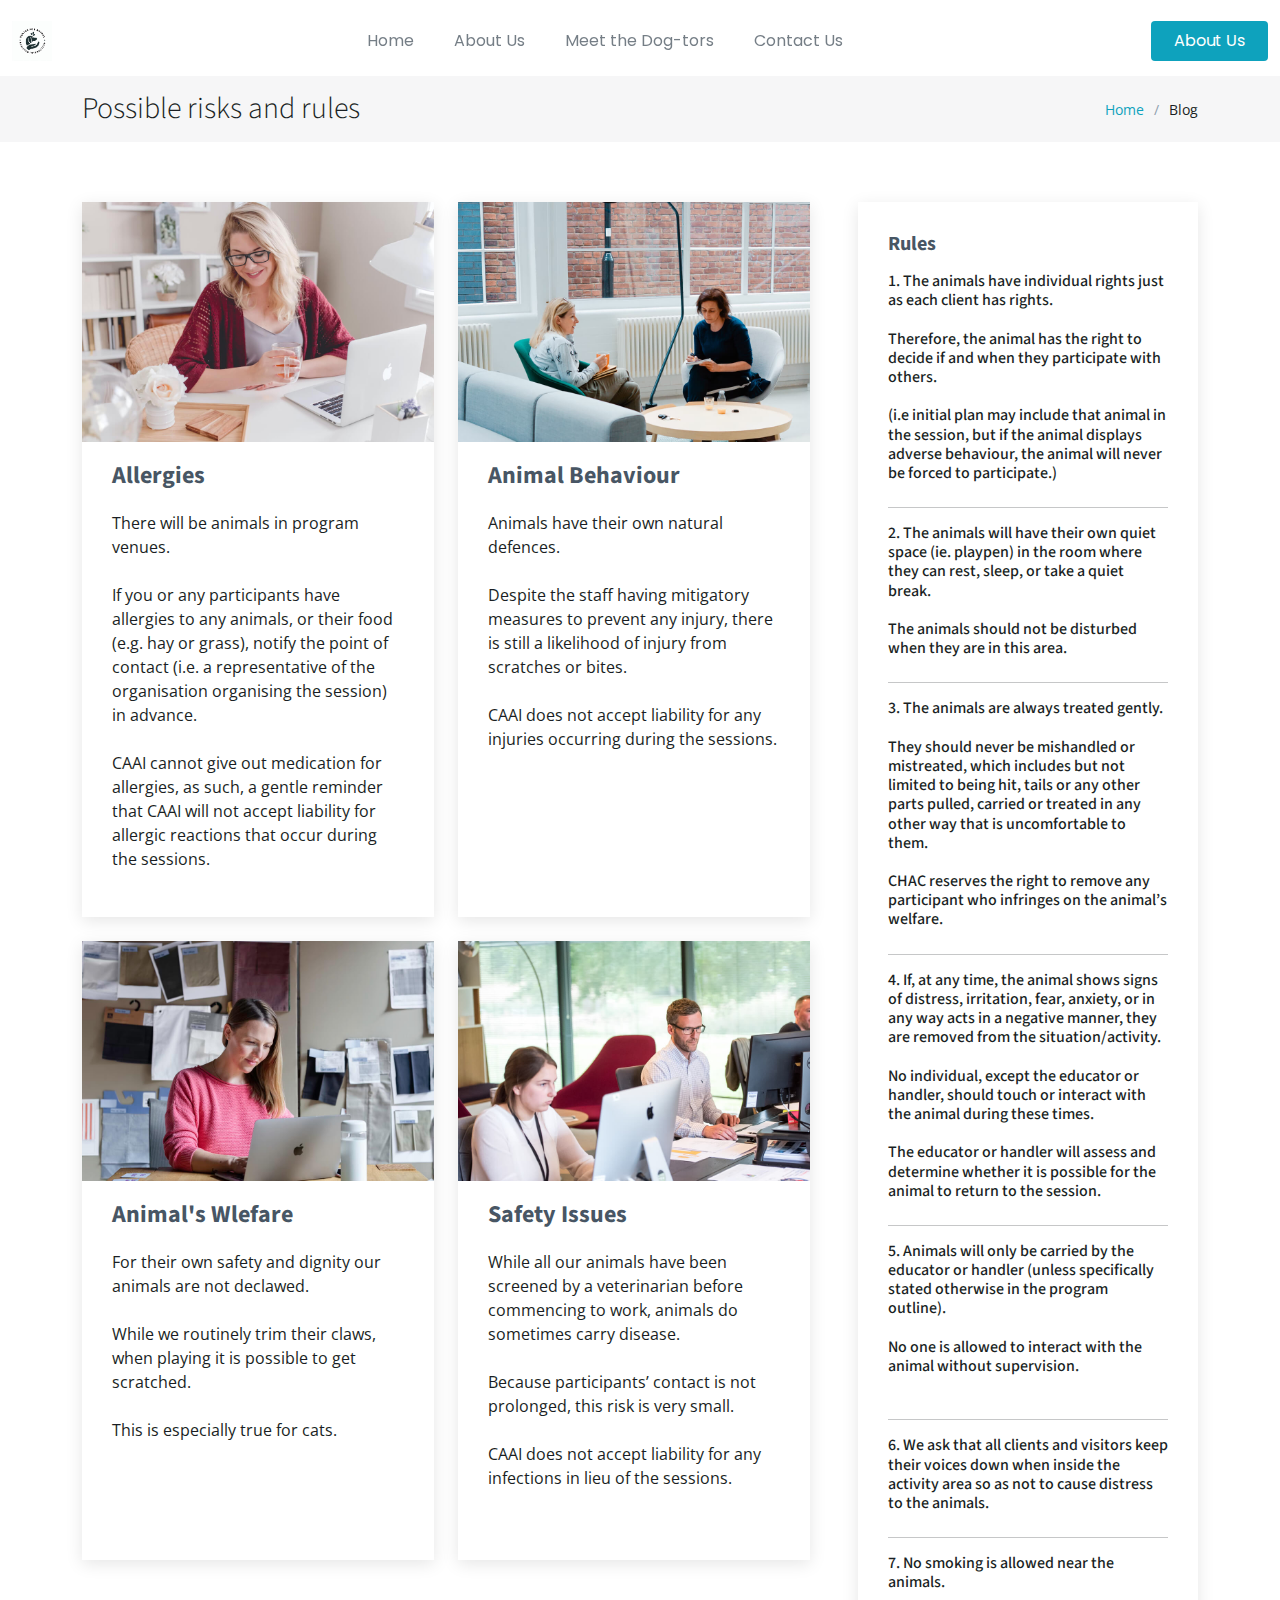
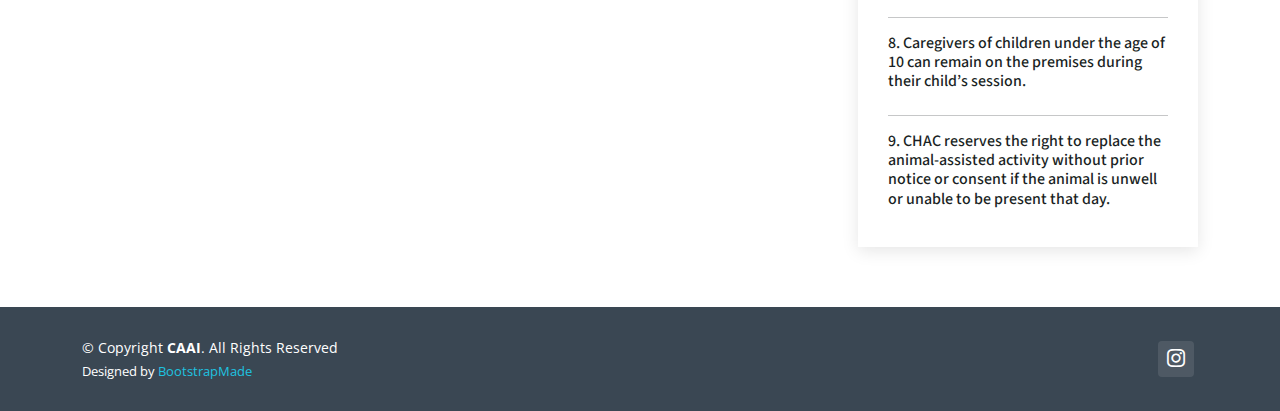
==== Fancy.html @ 5f61e239 "edited" ====
<!DOCTYPE html>
<html lang="en">

<head>
  <meta charset="utf-8">
  <meta content="width=device-width, initial-scale=1.0" name="viewport">

  <title>Blog - HeroBiz Bootstrap Template</title>
  <meta content="" name="description">
  <meta content="" name="keywords">

  <!-- Favicons -->
  <link href="assets/img/favicon.png" rel="icon">
  <link href="assets/img/apple-touch-icon.png" rel="apple-touch-icon">

  <!-- Google Fonts -->
  <link rel="preconnect" href="https://fonts.googleapis.com">
  <link rel="preconnect" href="https://fonts.gstatic.com" crossorigin>
  <link href="https://fonts.googleapis.com/css2?family=Open+Sans:ital,wght@0,300;0,400;0,500;0,600;0,700;1,300;1,400;1,500;1,600;1,700&family=Poppins:ital,wght@0,300;0,400;0,500;0,600;0,700;1,300;1,400;1,500;1,600;1,700&family=Source+Sans+Pro:ital,wght@0,300;0,400;0,600;0,700;1,300;1,400;1,600;1,700&display=swap" rel="stylesheet">

  <!-- Vendor CSS Files -->
  <link href="assets/vendor/bootstrap/css/bootstrap.min.css" rel="stylesheet">
  <link href="assets/vendor/bootstrap-icons/bootstrap-icons.css" rel="stylesheet">
  <link href="assets/vendor/aos/aos.css" rel="stylesheet">
  <link href="assets/vendor/glightbox/css/glightbox.min.css" rel="stylesheet">
  <link href="assets/vendor/swiper/swiper-bundle.min.css" rel="stylesheet">

  <!-- Variables CSS Files. Uncomment your preferred color scheme -->
  <link href="assets/css/variables.css" rel="stylesheet">
  <!-- <link href="assets/css/variables-blue.css" rel="stylesheet"> -->
  <!-- <link href="assets/css/variables-green.css" rel="stylesheet"> -->
  <!-- <link href="assets/css/variables-orange.css" rel="stylesheet"> -->
  <!-- <link href="assets/css/variables-purple.css" rel="stylesheet"> -->
  <!-- <link href="assets/css/variables-red.css" rel="stylesheet"> -->
  <!-- <link href="assets/css/variables-pink.css" rel="stylesheet"> -->

  <!-- Template Main CSS File -->
  <link href="assets/css/main.css" rel="stylesheet">

  <!-- =======================================================
  * Template Name: HeroBiz
  * Updated: Sep 18 2023 with Bootstrap v5.3.2
  * Template URL: https://bootstrapmade.com/herobiz-bootstrap-business-template/
  * Author: BootstrapMade.com
  * License: https://bootstrapmade.com/license/
  ======================================================== -->
</head>

<body>

  <!-- ======= Header ======= -->
  <header id="header" class="header fixed-top" data-scrollto-offset="0">
    <div class="container-fluid d-flex align-items-center justify-content-between">

      <a href="index.html" class="logo d-flex align-items-center scrollto me-auto me-lg-0">

        <!-- <h1 style="color: rgb(122, 121, 121)!important;">CAAI<span>.</span></h1> -->
        <img src="./assets/img/favicon.png" alt="" class="img-fluid" style="width: 40px; height: 60px;">

      </a>

      <nav id="navbar" class="navbar">
        <ul>


          <li><a class="nav-link scrollto"  href="index.html#cta">Home</a></li>
          <li><a class="nav-link scrollto"  href="index.html#about">About Us</a></li>
          <li><a class="nav-link scrollto"  href="index.html#team">Meet the Dog-tors</a></li>
          <li><a class="nav-link scrollto"  href="index.html#contact">Contact Us</a></li>
          
        </ul>
        <i class="bi bi-list mobile-nav-toggle d-none"></i>
      </nav><!-- .navbar -->

      <a class="btn-getstarted scrollto" href="index.html#about">About Us</a>

    </div>
  </header><!-- End Header -->

  <main id="main">

    <!-- ======= Breadcrumbs ======= -->
    <div class="breadcrumbs">
      <div class="container">

        <div class="d-flex justify-content-between align-items-center">
          <h2>Possible risks and rules</h2>
          <ol>
            <li><a href="index.html">Home</a></li>
            <li>Blog</li>
          </ol>
        </div>

      </div>
    </div><!-- End Breadcrumbs -->

    <!-- ======= Blog Section ======= -->
    <section id="blog" class="blog">
      <div class="container" data-aos="fade-up">

        <div class="row g-5">

          <div class="col-lg-8">

            <div class="row gy-4 posts-list">

              <div class="col-lg-6">
                <article class="d-flex flex-column">

                  <div class="post-img">
                    <img src="assets/img/blog/blog-1.jpg" alt="" class="img-fluid">
                  </div>

                  <h2 class="title">
                    <a href="blog-details.html">Allergies</a>
                  </h2>

                  <div class="content">
                    <p>
                      There will be animals in program venues. <br><br>
                      If you or any participants have allergies to any animals, or their food (e.g. hay or grass), 
                      notify the point of contact (i.e. a representative of the organisation organising the session) in advance. <br><br>
                      CAAI cannot give out medication for allergies, as such, a gentle reminder that CAAI will not accept liability for allergic reactions that occur during the sessions.
                    </p>
                  </div>

                </article>
              </div><!-- End post list item -->

              <div class="col-lg-6">
                <article class="d-flex flex-column">

                  <div class="post-img">
                    <img src="assets/img/blog/blog-2.jpg" alt="" class="img-fluid">
                  </div>

                  <h2 class="title">
                    <a href="blog-details.html">Animal Behaviour</a>
                  </h2>

                  <div class="content">
                    <p>
                      Animals have their own natural defences. <br><br>
                      Despite the staff having mitigatory measures to prevent any injury, there is still a likelihood of injury from scratches or bites.<br><br>
                      CAAI does not accept liability for any injuries occurring during the sessions.<br><br>
                    </p>
                  </div>

                </article>
              </div><!-- End post list item -->

              <div class="col-lg-6">
                <article class="d-flex flex-column">

                  <div class="post-img">
                    <img src="assets/img/blog/blog-3.jpg" alt="" class="img-fluid">
                  </div>

                  <h2 class="title">
                    <a href="blog-details.html">Animal's Wlefare</a>
                  </h2>


                  <div class="content">
                    <p>
                      For their own safety and dignity our animals are not declawed. <br><br>
                      While we routinely trim their claws, when playing it is possible to get scratched. <br><br>
                      This is especially true for cats.<br><br>
                    </p>
                  </div>

                </article>
              </div><!-- End post list item -->

              <div class="col-lg-6">
                <article class="d-flex flex-column">

                  <div class="post-img">
                    <img src="assets/img/blog/blog-4.jpg" alt="" class="img-fluid">
                  </div>

                  <h2 class="title">
                    <a href="blog-details.html">Safety Issues</a>
                  </h2>

                  <div class="content">
                    <p>
                      While all our animals have been screened by a veterinarian before commencing to work, animals do sometimes carry disease. <br><br>
                      Because participants’ contact is not prolonged, this risk is very small. <br><br>
                      CAAI does not accept liability for any infections in lieu of the sessions. <br><br> 
                    </p>
                  </div>

                </article>
              </div><!-- End post list item -->

            </div><!-- End blog posts list -->

          </div>

          <div class="col-lg-4">

            <div class="sidebar">

              <div class="sidebar-item recent-posts">
                <h3 class="sidebar-title">Rules</h3>

                <div class="mt-3">

                  <div class="post-item mt-3">
                    <h6>
                      1. The animals have individual rights just as each client has rights. <br><br>
                      Therefore, the animal has the right to decide if and when they participate with others. <br><br>
                      (i.e initial plan may include that animal in the session, but if the animal displays adverse behaviour, the animal will never be forced to participate.)<br>
                    </h6>
                  </div><!-- End recent post item-->
                  <hr>

                  <div class="post-item">
                    <h6>                      
                      2. The animals will have their own quiet space (ie. playpen) in the room where they can rest, sleep, or take a quiet break. <br><br>
                      The animals should not be disturbed when they are in this area.
                    </h6>
                  </div><!-- End recent post item-->
                  <hr>
                  <div class="post-item">
                    <h6>
                      3. The animals are always treated gently. <br><br>
                      They should never be mishandled or mistreated, which includes but not limited to being hit, tails or any other parts pulled, carried or treated in any other way that is uncomfortable to them. <br><br>
                      CHAC reserves the right to remove any participant who infringes on the animal’s welfare.
                    </h6>
                  </div><!-- End recent post item-->
                  <hr>
                  <div class="post-item">
                    <h6>
                      4. If, at any time, the animal shows signs of distress, irritation, fear, anxiety, or in any way acts in a negative manner, they are removed from the situation/activity. <br><br>
                      No individual, except the educator or handler, should touch or interact with the animal during these times. <br><br>
                      The educator or handler will assess and determine whether it is possible for the animal to return to the session.
                    </h6>
                  </div><!-- End recent post item-->
                  <hr>

                  <div class="post-item">
                    <h6>
                      5. Animals will only be carried by the educator or handler (unless specifically stated otherwise in the program outline). <br><br>
                      No one is allowed to interact with the animal without supervision. <br><br>
                    </h6>
                  </div><!-- End recent post item-->
                  <hr>

                  <div class="post-item">
                    <h6>
                      6. We ask that all clients and visitors keep their voices down when inside the activity area so as not to cause distress to the animals.
                    </h6>
                  </div><!-- End recent post item-->
                  <hr>

                  <div class="post-item">
                    <h6>
                      7. No smoking is allowed near the animals. 
                    </h6>
                  </div><!-- End recent post item-->
                  <hr>

                  <div class="post-item">
                    <h6>
                      8. Caregivers of children under the age of 10 can remain on the premises during their child’s session.
                    </h6>
                  </div><!-- End recent post item-->
                  <hr>

                  <div class="post-item">
                    <h6>
                      9. CHAC reserves the right to replace the animal-assisted activity without prior notice or consent if the animal is unwell or unable to be present that day.
                    </h6>
                  </div><!-- End recent post item-->

                </div>

              </div><!-- End sidebar recent posts-->

            </div><!-- End Blog Sidebar -->

          </div>

        </div>

      </div>
    </section><!-- End Blog Section -->

  </main><!-- End #main -->

  <!-- ======= Footer ======= -->
  <footer id="footer" class="footer">

   

    <div class="footer-legal text-center">
      <div class="container d-flex flex-column flex-lg-row justify-content-center justify-content-lg-between align-items-center">

        <div class="d-flex flex-column align-items-center align-items-lg-start">
          <div class="copyright">
            &copy; Copyright <strong><span>CAAI</span></strong>. All Rights Reserved
          </div>
          <div class="credits">
            Designed by <a href="https://bootstrapmade.com/">BootstrapMade</a>
          </div>
        </div>

        <div class="social-links order-first order-lg-last mb-3 mb-lg-0">
    
          <a href="#" class="instagram"><i class="bi bi-instagram"></i></a>

        </div>

      </div>
    </div>

  </footer><!-- End Footer -->

  <a href="#" class="scroll-top d-flex align-items-center justify-content-center"><i class="bi bi-arrow-up-short"></i></a>

  <div id="preloader"></div>

  <!-- Vendor JS Files -->
  <script src="assets/vendor/bootstrap/js/bootstrap.bundle.min.js"></script>
  <script src="assets/vendor/aos/aos.js"></script>
  <script src="assets/vendor/glightbox/js/glightbox.min.js"></script>
  <script src="assets/vendor/isotope-layout/isotope.pkgd.min.js"></script>
  <script src="assets/vendor/swiper/swiper-bundle.min.js"></script>
  <script src="assets/vendor/php-email-form/validate.js"></script>

  <!-- Template Main JS File -->
  <script src="assets/js/main.js"></script>

</body>

</html>
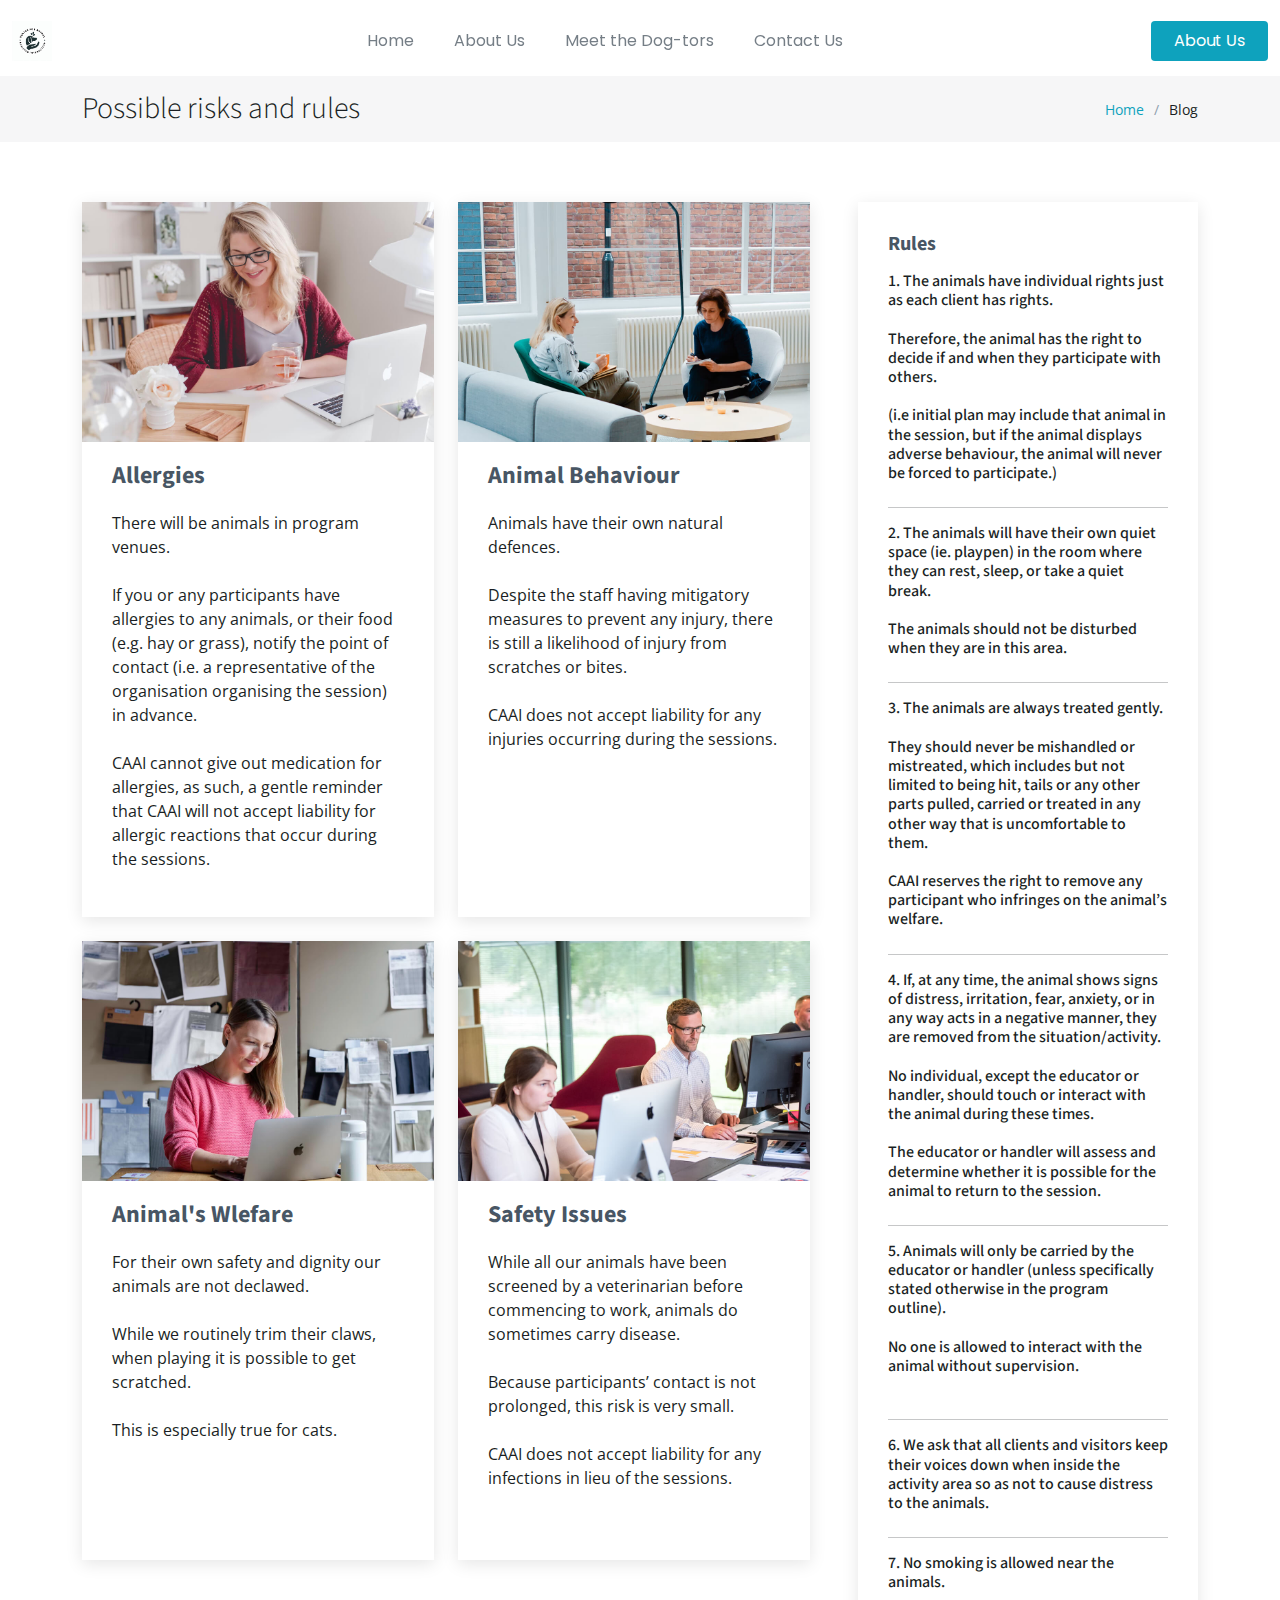
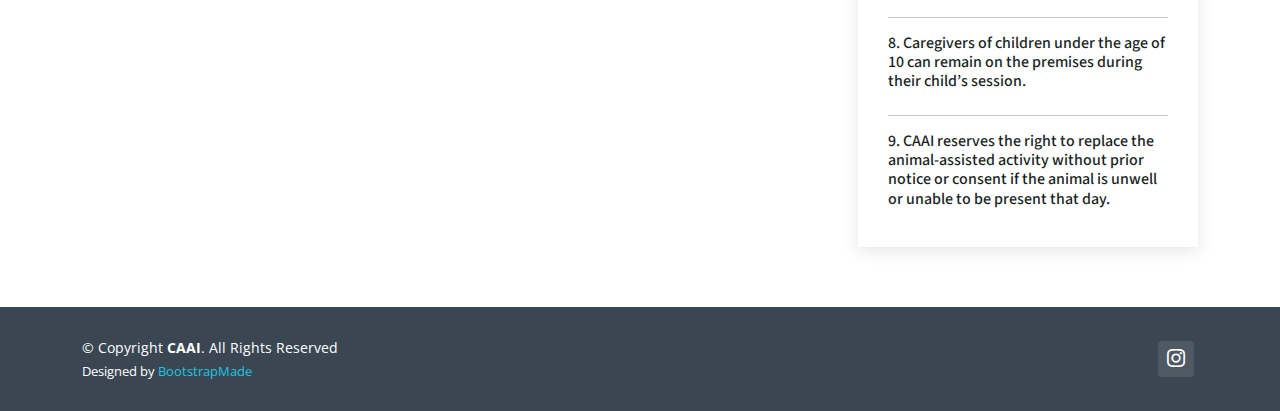
==== commit f8743567: "update" ====
--- a/Fancy.html
+++ b/Fancy.html
@@ -227,7 +227,7 @@
                     <h6>
                       3. The animals are always treated gently. <br><br>
                       They should never be mishandled or mistreated, which includes but not limited to being hit, tails or any other parts pulled, carried or treated in any other way that is uncomfortable to them. <br><br>
-                      CHAC reserves the right to remove any participant who infringes on the animal’s welfare.
+                      CAAI reserves the right to remove any participant who infringes on the animal’s welfare.
                     </h6>
                   </div><!-- End recent post item-->
                   <hr>
@@ -271,7 +271,7 @@
 
                   <div class="post-item">
                     <h6>
-                      9. CHAC reserves the right to replace the animal-assisted activity without prior notice or consent if the animal is unwell or unable to be present that day.
+                      9. CAAI reserves the right to replace the animal-assisted activity without prior notice or consent if the animal is unwell or unable to be present that day.
                     </h6>
                   </div><!-- End recent post item-->
 
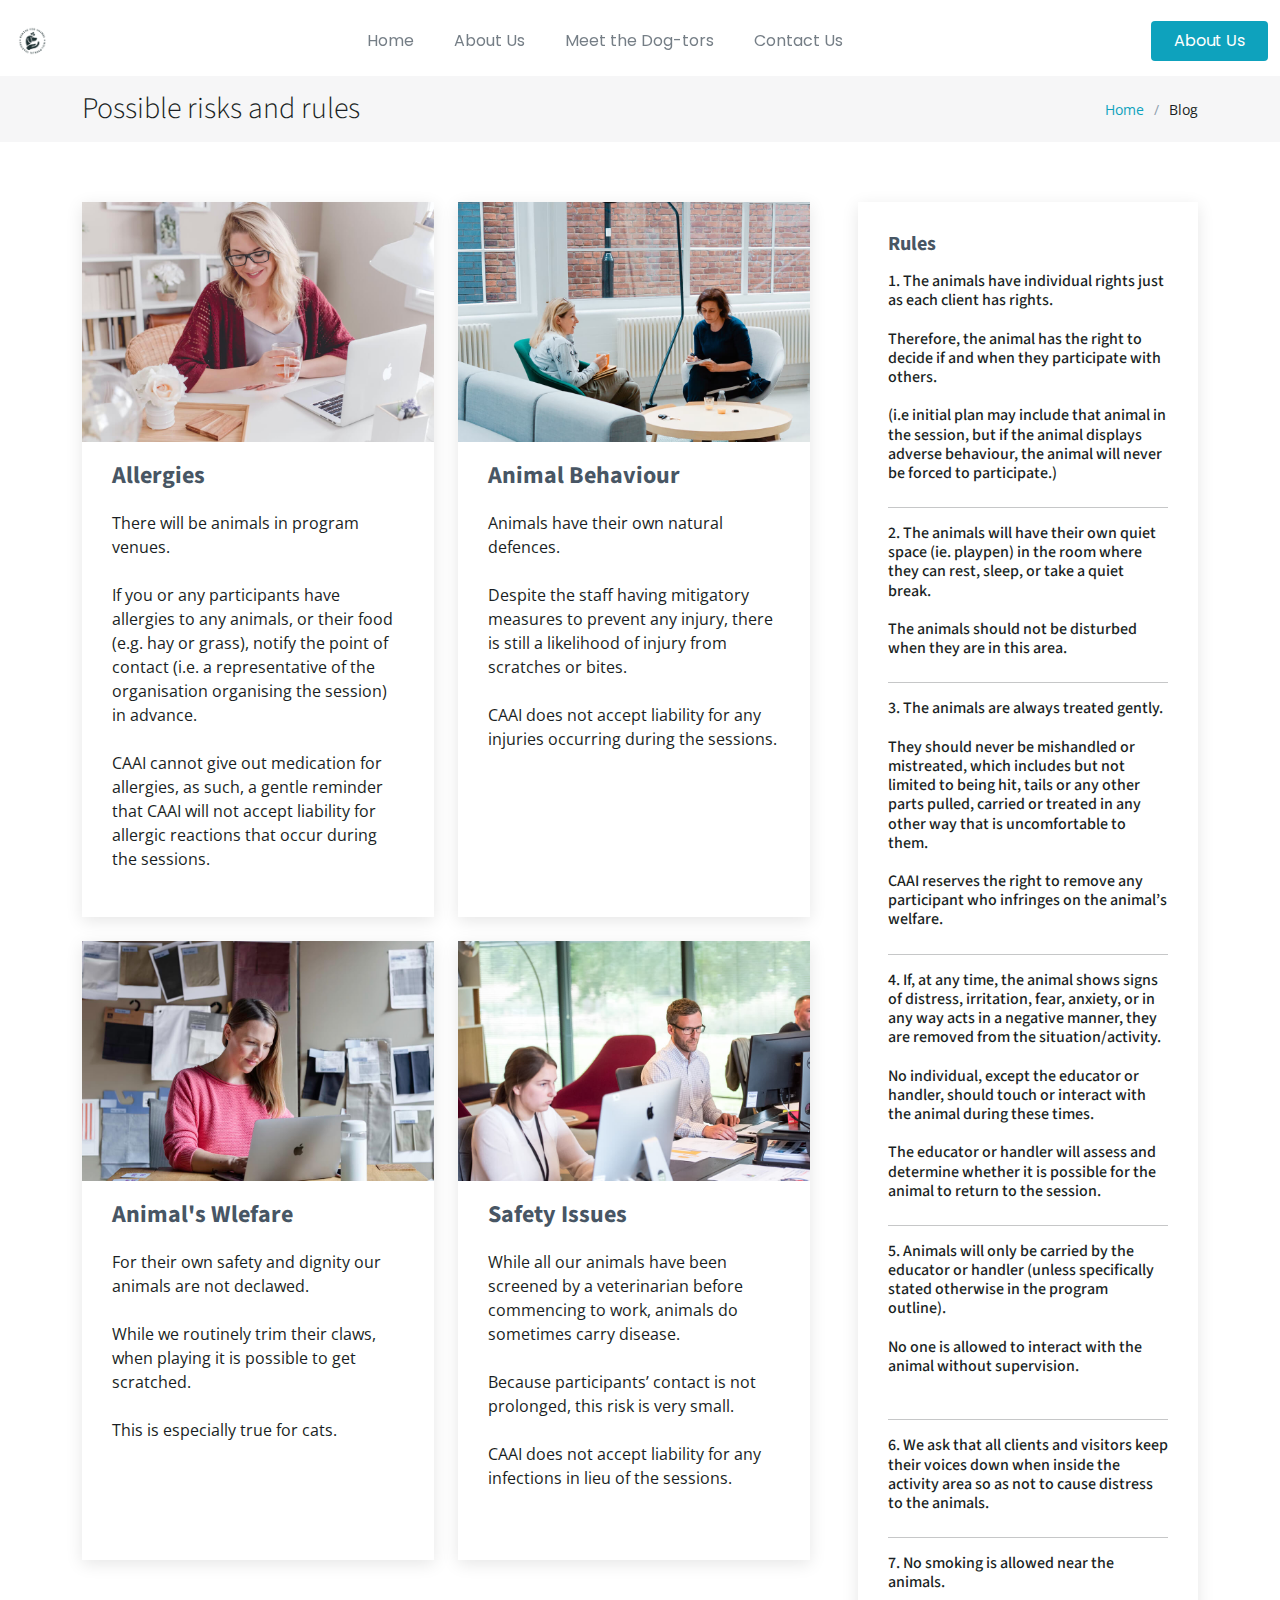
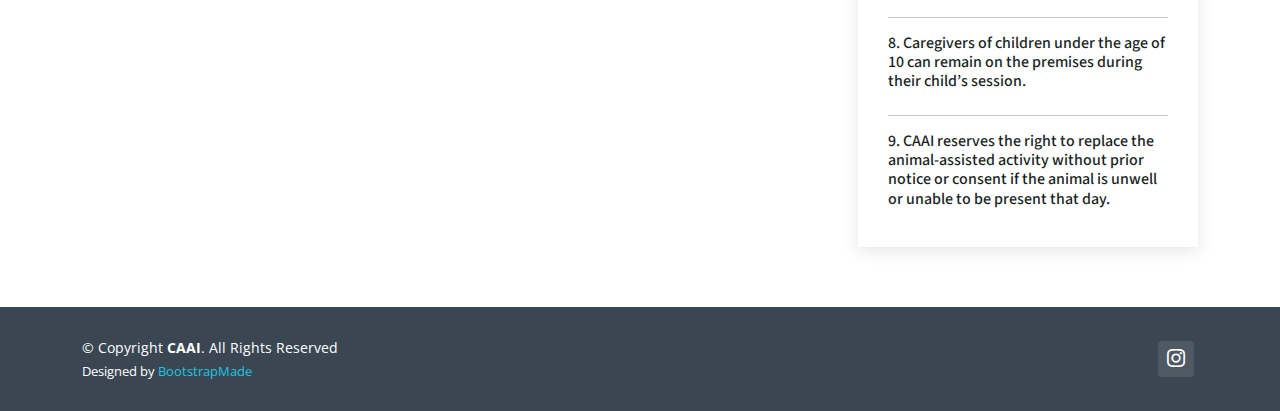
==== commit de727f8b: "edit" ====
--- a/Fancy.html
+++ b/Fancy.html
@@ -5,7 +5,7 @@
   <meta charset="utf-8">
   <meta content="width=device-width, initial-scale=1.0" name="viewport">
 
-  <title>Blog - HeroBiz Bootstrap Template</title>
+  <title>CaaiSG</title>
   <meta content="" name="description">
   <meta content="" name="keywords">
 
